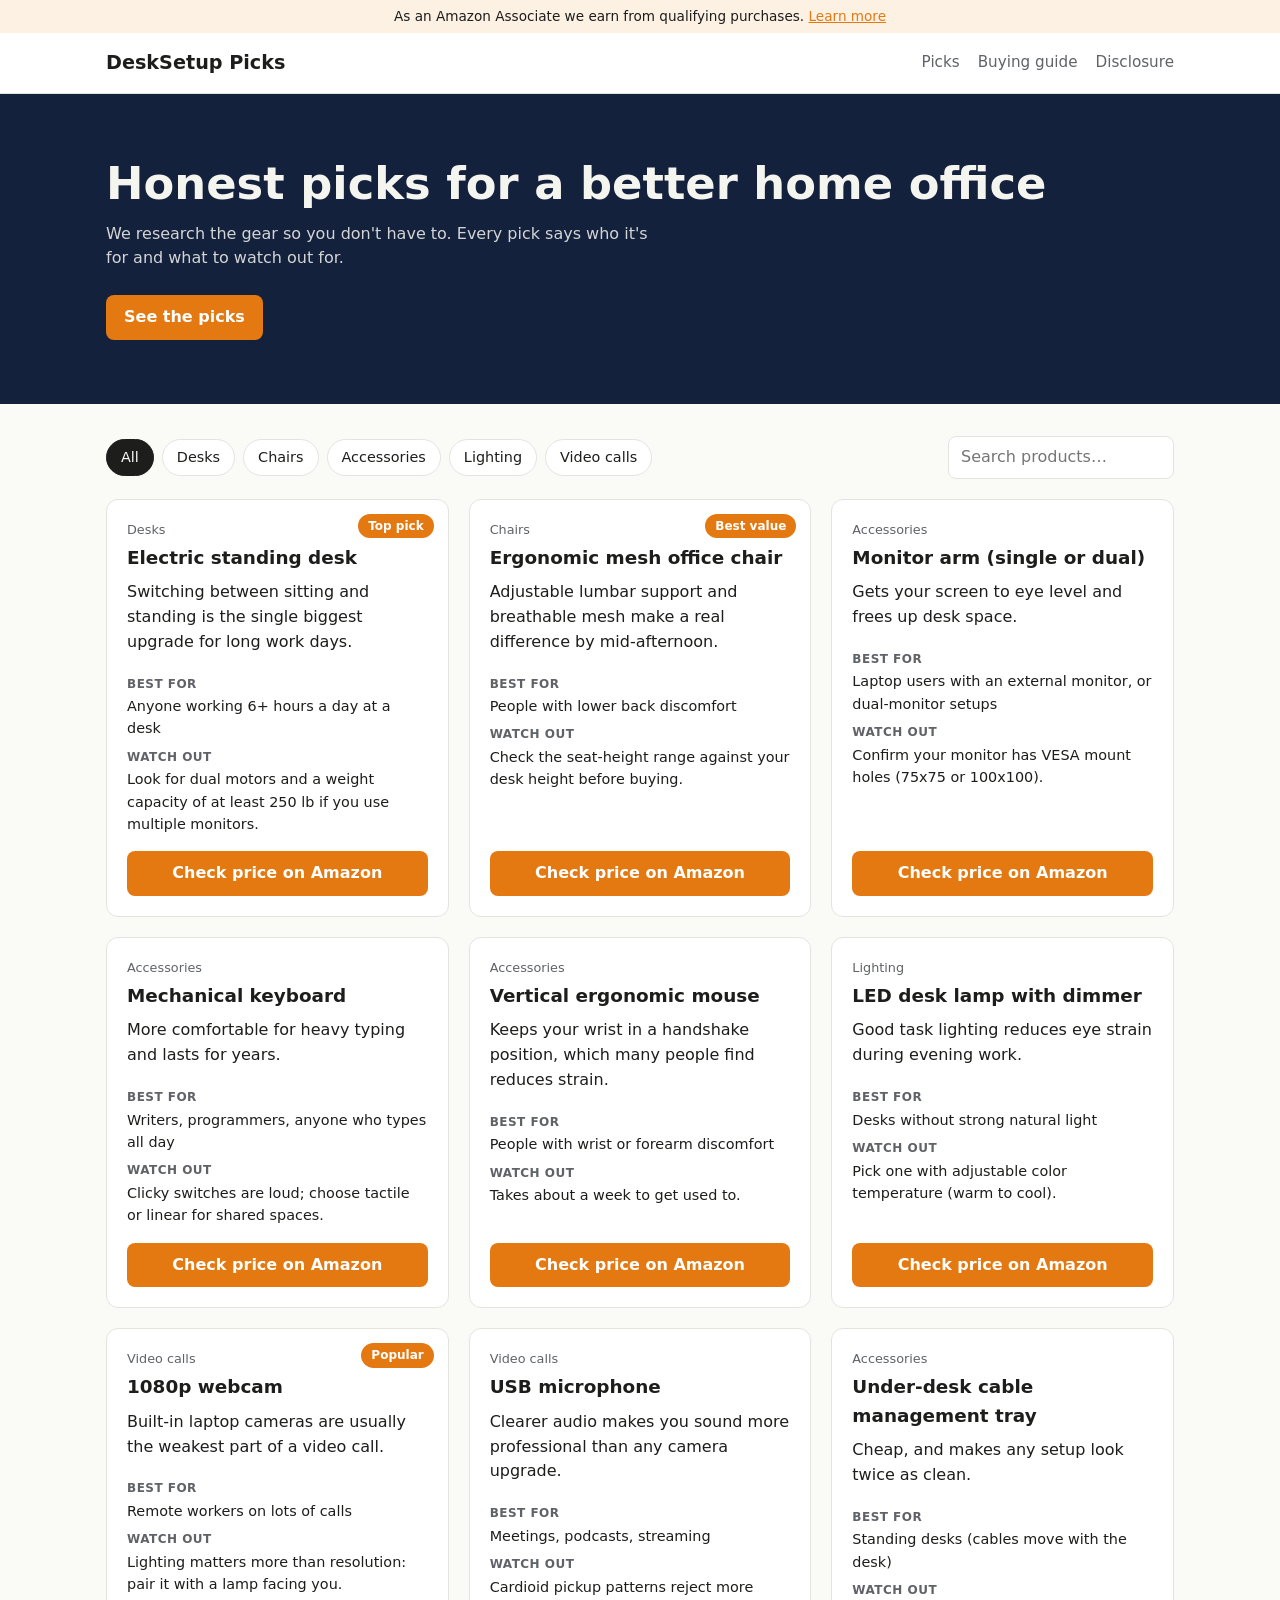
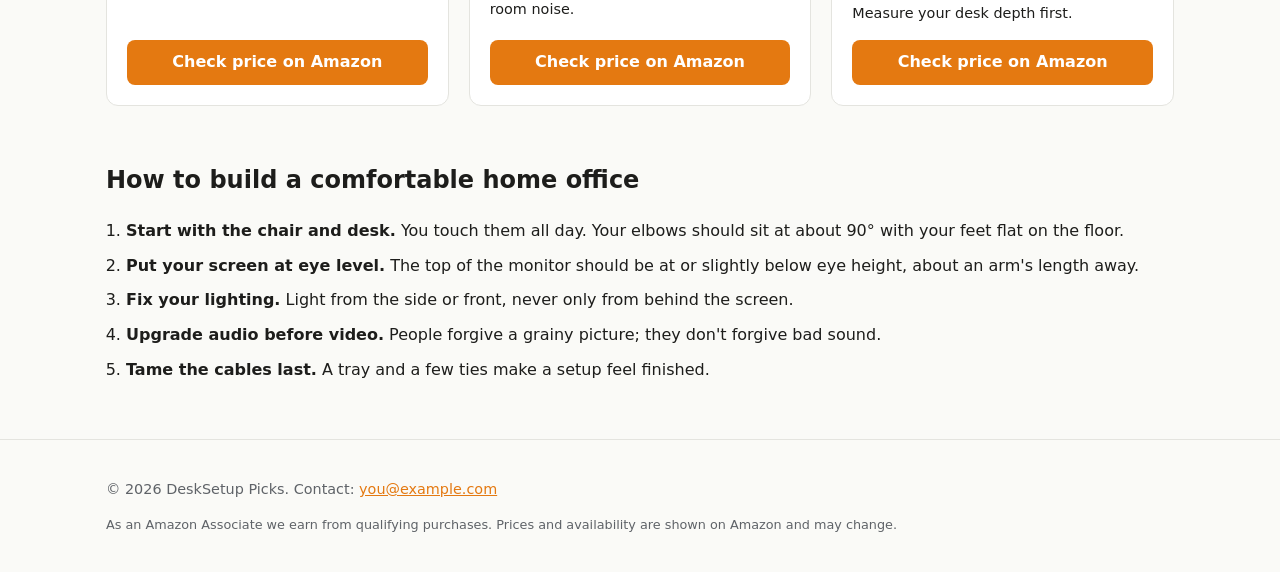
==== affiliate-site/index.html @ a7b58f23 "Add static Amazon affiliate website template Product picks page with category filters and search, af" ====
<!doctype html>
<html lang="en">
<head>
  <meta charset="utf-8">
  <meta name="viewport" content="width=device-width, initial-scale=1">
  <title>Home Office Picks</title>
  <meta name="description" content="Researched recommendations for home office gear: desks, chairs, lighting and video-call equipment.">
  <link rel="stylesheet" href="styles.css">
  <script src="config.js"></script>
  <script src="products.js"></script>
</head>
<body>
  <div class="disclosure-bar">
    As an Amazon Associate we earn from qualifying purchases. <a href="disclosure.html">Learn more</a>
  </div>

  <header class="site-header">
    <div class="wrap header-inner">
      <a href="index.html" class="logo" data-site-name>DeskSetup Picks</a>
      <nav>
        <a href="#picks">Picks</a>
        <a href="#guide">Buying guide</a>
        <a href="disclosure.html">Disclosure</a>
      </nav>
    </div>
  </header>

  <main>
    <section class="hero">
      <div class="wrap">
        <h1 data-tagline>Honest picks for a better home office</h1>
        <p>We research the gear so you don't have to. Every pick says who it's for and what to watch out for.</p>
        <a href="#picks" class="btn btn-primary">See the picks</a>
      </div>
    </section>

    <section id="picks" class="wrap">
      <div class="toolbar">
        <div class="filters" id="filters" role="tablist" aria-label="Categories"></div>
        <input type="search" id="search" placeholder="Search products…" aria-label="Search products">
      </div>
      <div class="grid" id="grid"></div>
      <p class="empty" id="empty" hidden>No products match that search.</p>
    </section>

    <section id="guide" class="wrap guide">
      <h2>How to build a comfortable home office</h2>
      <ol>
        <li><strong>Start with the chair and desk.</strong> You touch them all day. Your elbows should sit at about 90° with your feet flat on the floor.</li>
        <li><strong>Put your screen at eye level.</strong> The top of the monitor should be at or slightly below eye height, about an arm's length away.</li>
        <li><strong>Fix your lighting.</strong> Light from the side or front, never only from behind the screen.</li>
        <li><strong>Upgrade audio before video.</strong> People forgive a grainy picture; they don't forgive bad sound.</li>
        <li><strong>Tame the cables last.</strong> A tray and a few ties make a setup feel finished.</li>
      </ol>
    </section>
  </main>

  <footer class="site-footer">
    <div class="wrap">
      <p>&copy; <span data-year></span> <span data-site-name>DeskSetup Picks</span>. Contact: <a data-email href="#"></a></p>
      <p class="small">As an Amazon Associate we earn from qualifying purchases. Prices and availability are shown on Amazon and may change.</p>
    </div>
  </footer>

  <script src="app.js"></script>
</body>
</html>
---- affiliate-site/styles.css ----
:root {
  --bg: #fafaf7;
  --surface: #ffffff;
  --text: #1d1d1b;
  --muted: #5f6368;
  --border: #e4e4df;
  --accent: #e47911;
  --accent-text: #ffffff;
  --accent-soft: #fdf1e4;
  --hero: #14213d;
  --hero-text: #f5f5f0;
  --radius: 12px;
}
@media (prefers-color-scheme: dark) {
  :root {
    --bg: #121212;
    --surface: #1c1c1e;
    --text: #ececec;
    --muted: #a0a0a5;
    --border: #2e2e32;
    --accent-soft: #3a2a18;
    --hero: #0b1426;
  }
}
* { box-sizing: border-box; }
body {
  margin: 0;
  font-family: system-ui, -apple-system, "Segoe UI", Roboto, sans-serif;
  background: var(--bg);
  color: var(--text);
  line-height: 1.55;
}
a { color: var(--accent); }
.wrap { max-width: 1100px; margin: 0 auto; padding: 0 16px; }

.disclosure-bar {
  background: var(--accent-soft);
  font-size: 0.85rem;
  text-align: center;
  padding: 6px 16px;
}

.site-header { background: var(--surface); border-bottom: 1px solid var(--border); }
.header-inner { display: flex; align-items: center; justify-content: space-between; gap: 16px; height: 60px; }
.logo { font-weight: 800; font-size: 1.2rem; color: var(--text); text-decoration: none; }
nav { display: flex; gap: 18px; }
nav a { color: var(--muted); text-decoration: none; font-size: 0.95rem; }
nav a:hover { color: var(--text); }

.hero { background: var(--hero); color: var(--hero-text); padding: 64px 0; margin-bottom: 32px; }
.hero h1 { font-size: clamp(1.8rem, 4vw, 2.8rem); margin: 0 0 12px; line-height: 1.15; }
.hero p { max-width: 560px; opacity: 0.85; margin: 0 0 24px; }

.btn {
  display: inline-block;
  padding: 10px 18px;
  border-radius: 8px;
  font-weight: 600;
  text-decoration: none;
  text-align: center;
}
.btn-primary { background: var(--accent); color: var(--accent-text); }
.btn-primary:hover { filter: brightness(1.08); }

.toolbar { display: flex; flex-wrap: wrap; gap: 12px; justify-content: space-between; align-items: center; margin-bottom: 20px; }
.filters { display: flex; flex-wrap: wrap; gap: 8px; }
.chip {
  border: 1px solid var(--border);
  background: var(--surface);
  color: var(--text);
  padding: 6px 14px;
  border-radius: 999px;
  cursor: pointer;
  font: inherit;
  font-size: 0.9rem;
}
.chip[aria-selected="true"] { background: var(--text); color: var(--bg); border-color: var(--text); }
#search {
  padding: 8px 12px;
  border: 1px solid var(--border);
  border-radius: 8px;
  background: var(--surface);
  color: var(--text);
  font: inherit;
  min-width: 220px;
}

.grid { display: grid; grid-template-columns: repeat(auto-fill, minmax(280px, 1fr)); gap: 20px; }
.card {
  position: relative;
  background: var(--surface);
  border: 1px solid var(--border);
  border-radius: var(--radius);
  padding: 20px;
  display: flex;
  flex-direction: column;
}
.card img { width: 100%; height: 180px; object-fit: contain; margin-bottom: 12px; }
.card h3 { margin: 4px 0 8px; font-size: 1.15rem; }
.card .why { margin: 0 0 12px; }
.card dl { margin: 0 0 16px; font-size: 0.9rem; flex: 1; }
.card dt { font-weight: 700; color: var(--muted); font-size: 0.75rem; text-transform: uppercase; letter-spacing: 0.04em; margin-top: 8px; }
.card dd { margin: 2px 0 0; }
.category { font-size: 0.8rem; color: var(--muted); }
.badge {
  position: absolute;
  top: 14px;
  right: 14px;
  background: var(--accent);
  color: var(--accent-text);
  font-size: 0.75rem;
  font-weight: 700;
  padding: 3px 10px;
  border-radius: 999px;
}
.empty { color: var(--muted); text-align: center; padding: 40px 0; }

.guide { margin: 56px auto; }
.guide ol { padding-left: 20px; }
.guide li { margin-bottom: 10px; }
.prose { max-width: 720px; padding-top: 32px; padding-bottom: 48px; }

.site-footer { border-top: 1px solid var(--border); margin-top: 48px; padding: 24px 0; color: var(--muted); font-size: 0.9rem; }
.small { font-size: 0.8rem; }

@media (max-width: 600px) {
  nav { gap: 12px; }
  nav a { font-size: 0.85rem; }
  #search { width: 100%; min-width: 0; }
}
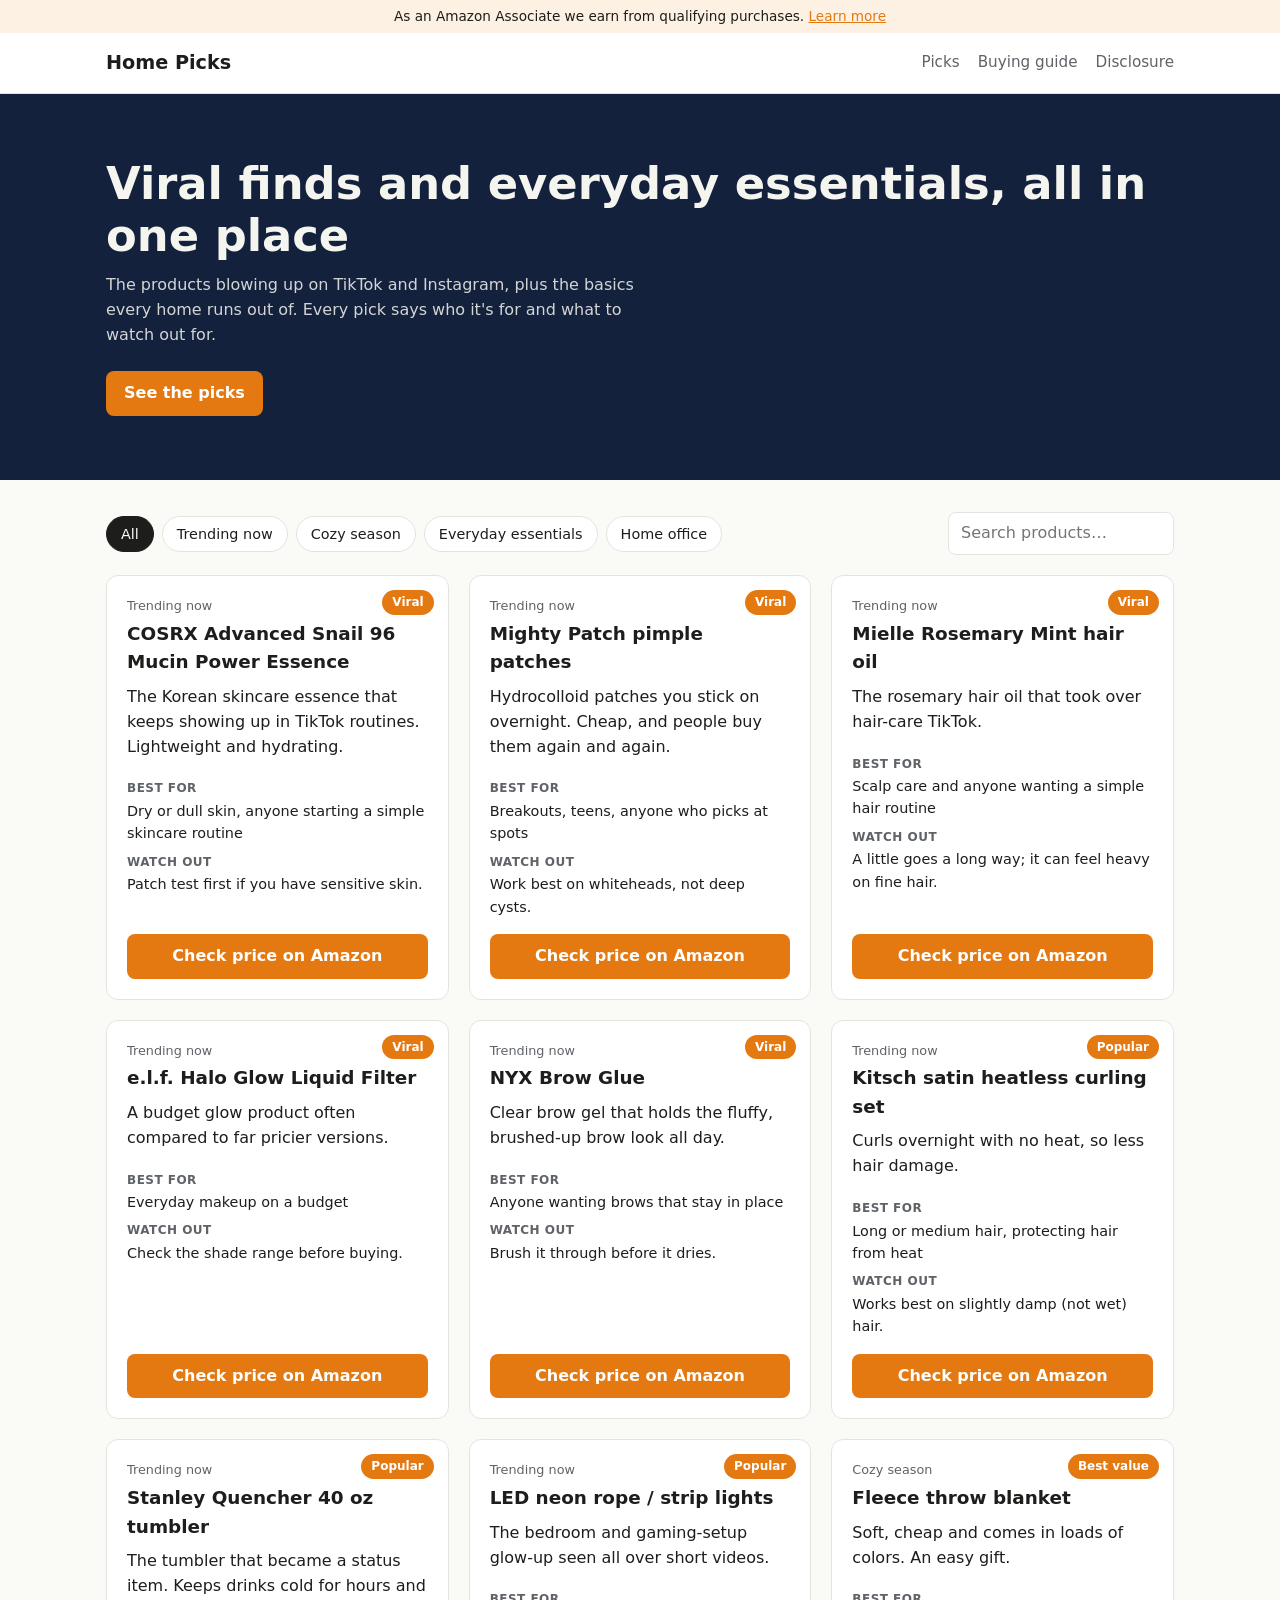
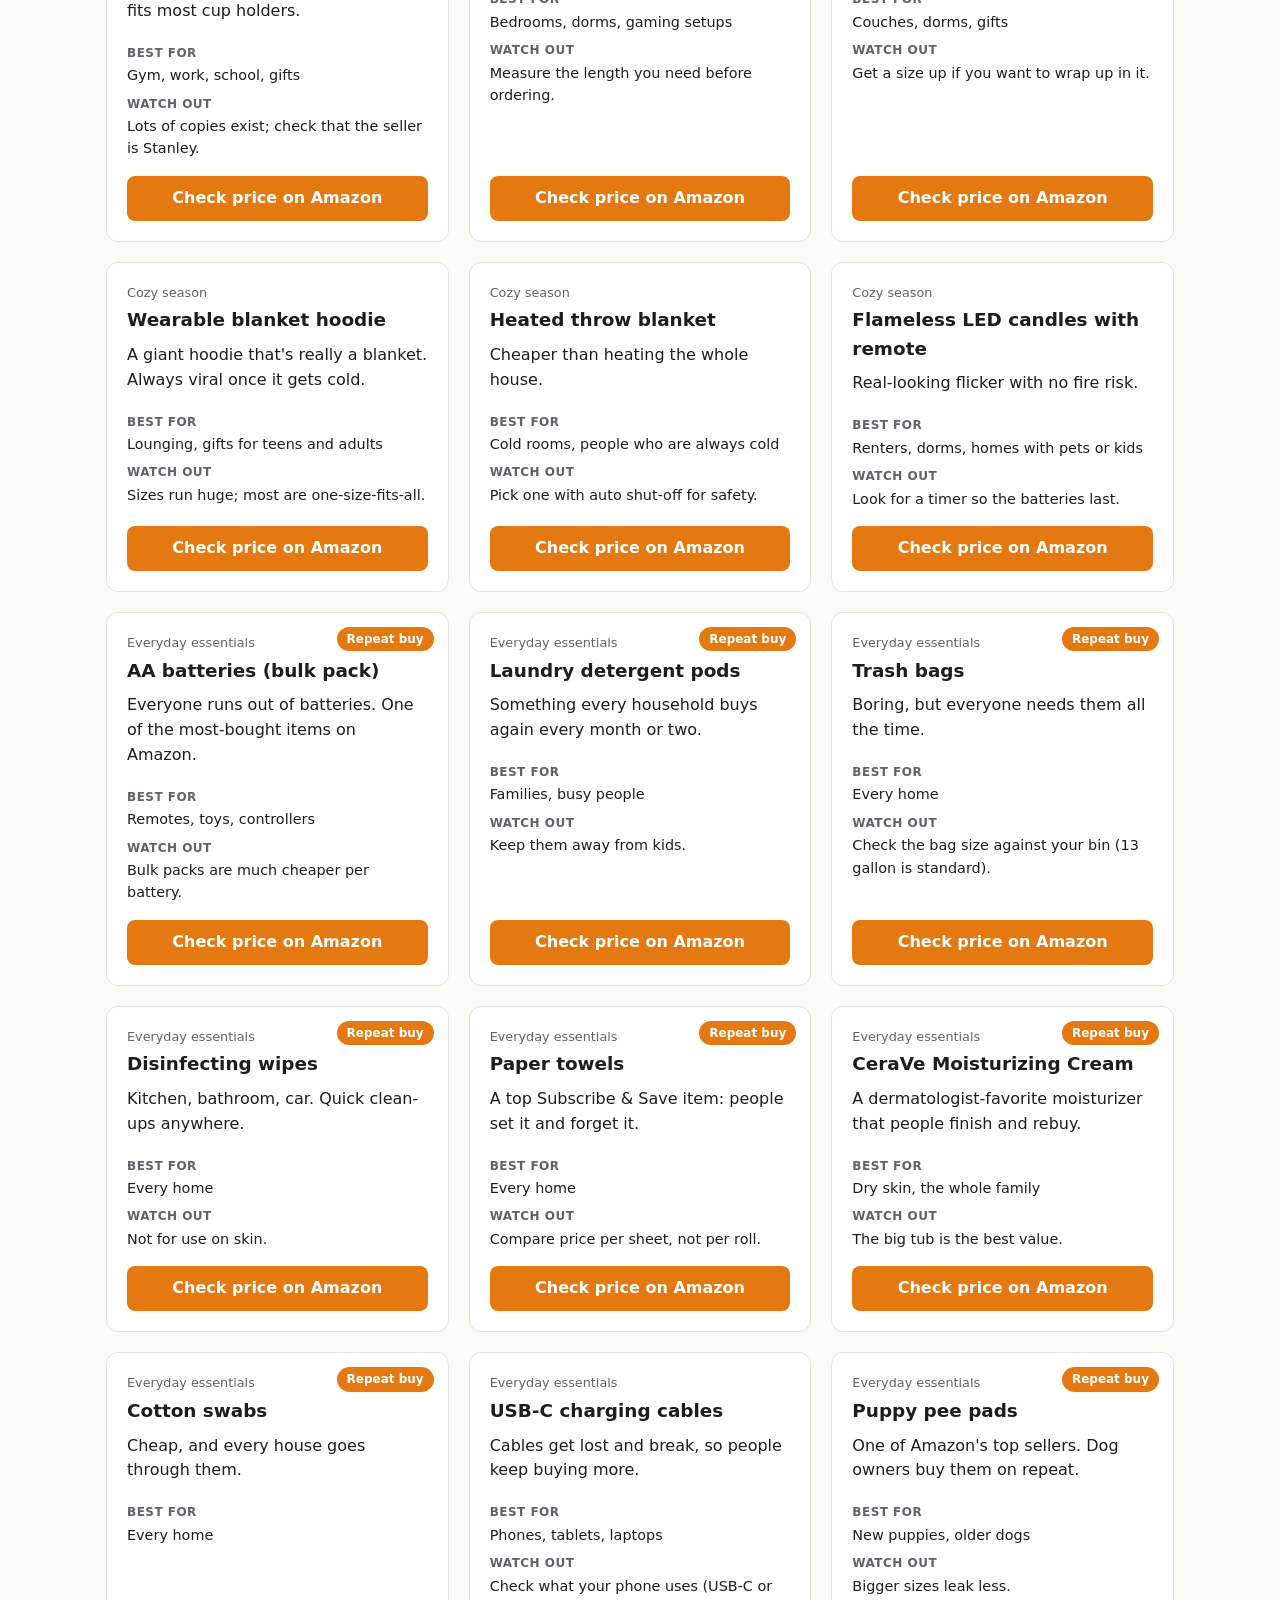
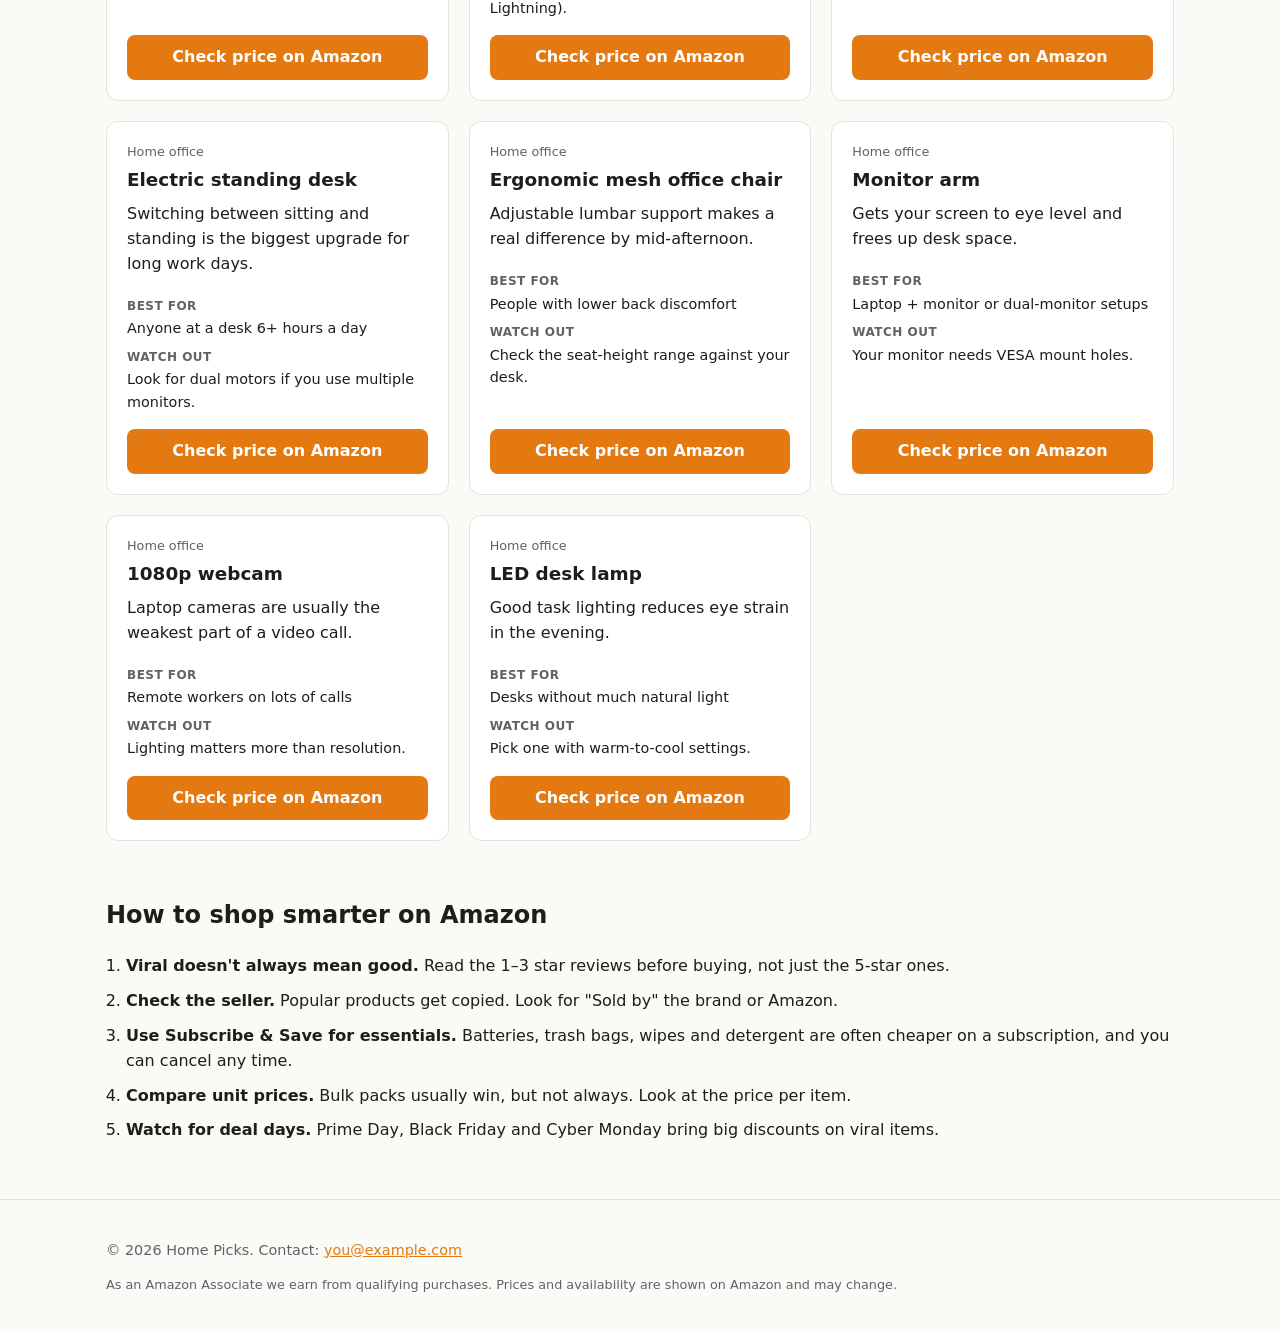
==== commit 8917581b: "Add viral and everyday-essential products, rebrand to Home Picks Co-Authored-By: Claude Opus 5.5 <no" ====
--- a/affiliate-site/index.html
+++ b/affiliate-site/index.html
@@ -3,8 +3,8 @@
 <head>
   <meta charset="utf-8">
   <meta name="viewport" content="width=device-width, initial-scale=1">
-  <title>Home Office Picks</title>
-  <meta name="description" content="Researched recommendations for home office gear: desks, chairs, lighting and video-call equipment.">
+  <title>Viral Finds &amp; Essentials</title>
+  <meta name="description" content="The products everyone is buying right now, plus the everyday essentials every home needs.">
   <link rel="stylesheet" href="styles.css">
   <script src="config.js"></script>
   <script src="products.js"></script>
@@ -16,7 +16,7 @@
 
   <header class="site-header">
     <div class="wrap header-inner">
-      <a href="index.html" class="logo" data-site-name>DeskSetup Picks</a>
+      <a href="index.html" class="logo" data-site-name>Home Picks</a>
       <nav>
         <a href="#picks">Picks</a>
         <a href="#guide">Buying guide</a>
@@ -28,8 +28,8 @@
   <main>
     <section class="hero">
       <div class="wrap">
-        <h1 data-tagline>Honest picks for a better home office</h1>
-        <p>We research the gear so you don't have to. Every pick says who it's for and what to watch out for.</p>
+        <h1 data-tagline>Viral finds and everyday essentials, all in one place</h1>
+        <p>The products blowing up on TikTok and Instagram, plus the basics every home runs out of. Every pick says who it's for and what to watch out for.</p>
         <a href="#picks" class="btn btn-primary">See the picks</a>
       </div>
     </section>
@@ -44,20 +44,20 @@
     </section>
 
     <section id="guide" class="wrap guide">
-      <h2>How to build a comfortable home office</h2>
+      <h2>How to shop smarter on Amazon</h2>
       <ol>
-        <li><strong>Start with the chair and desk.</strong> You touch them all day. Your elbows should sit at about 90° with your feet flat on the floor.</li>
-        <li><strong>Put your screen at eye level.</strong> The top of the monitor should be at or slightly below eye height, about an arm's length away.</li>
-        <li><strong>Fix your lighting.</strong> Light from the side or front, never only from behind the screen.</li>
-        <li><strong>Upgrade audio before video.</strong> People forgive a grainy picture; they don't forgive bad sound.</li>
-        <li><strong>Tame the cables last.</strong> A tray and a few ties make a setup feel finished.</li>
+        <li><strong>Viral doesn't always mean good.</strong> Read the 1–3 star reviews before buying, not just the 5-star ones.</li>
+        <li><strong>Check the seller.</strong> Popular products get copied. Look for "Sold by" the brand or Amazon.</li>
+        <li><strong>Use Subscribe &amp; Save for essentials.</strong> Batteries, trash bags, wipes and detergent are often cheaper on a subscription, and you can cancel any time.</li>
+        <li><strong>Compare unit prices.</strong> Bulk packs usually win, but not always. Look at the price per item.</li>
+        <li><strong>Watch for deal days.</strong> Prime Day, Black Friday and Cyber Monday bring big discounts on viral items.</li>
       </ol>
     </section>
   </main>
 
   <footer class="site-footer">
     <div class="wrap">
-      <p>&copy; <span data-year></span> <span data-site-name>DeskSetup Picks</span>. Contact: <a data-email href="#"></a></p>
+      <p>&copy; <span data-year></span> <span data-site-name>Home Picks</span>. Contact: <a data-email href="#"></a></p>
       <p class="small">As an Amazon Associate we earn from qualifying purchases. Prices and availability are shown on Amazon and may change.</p>
     </div>
   </footer>
